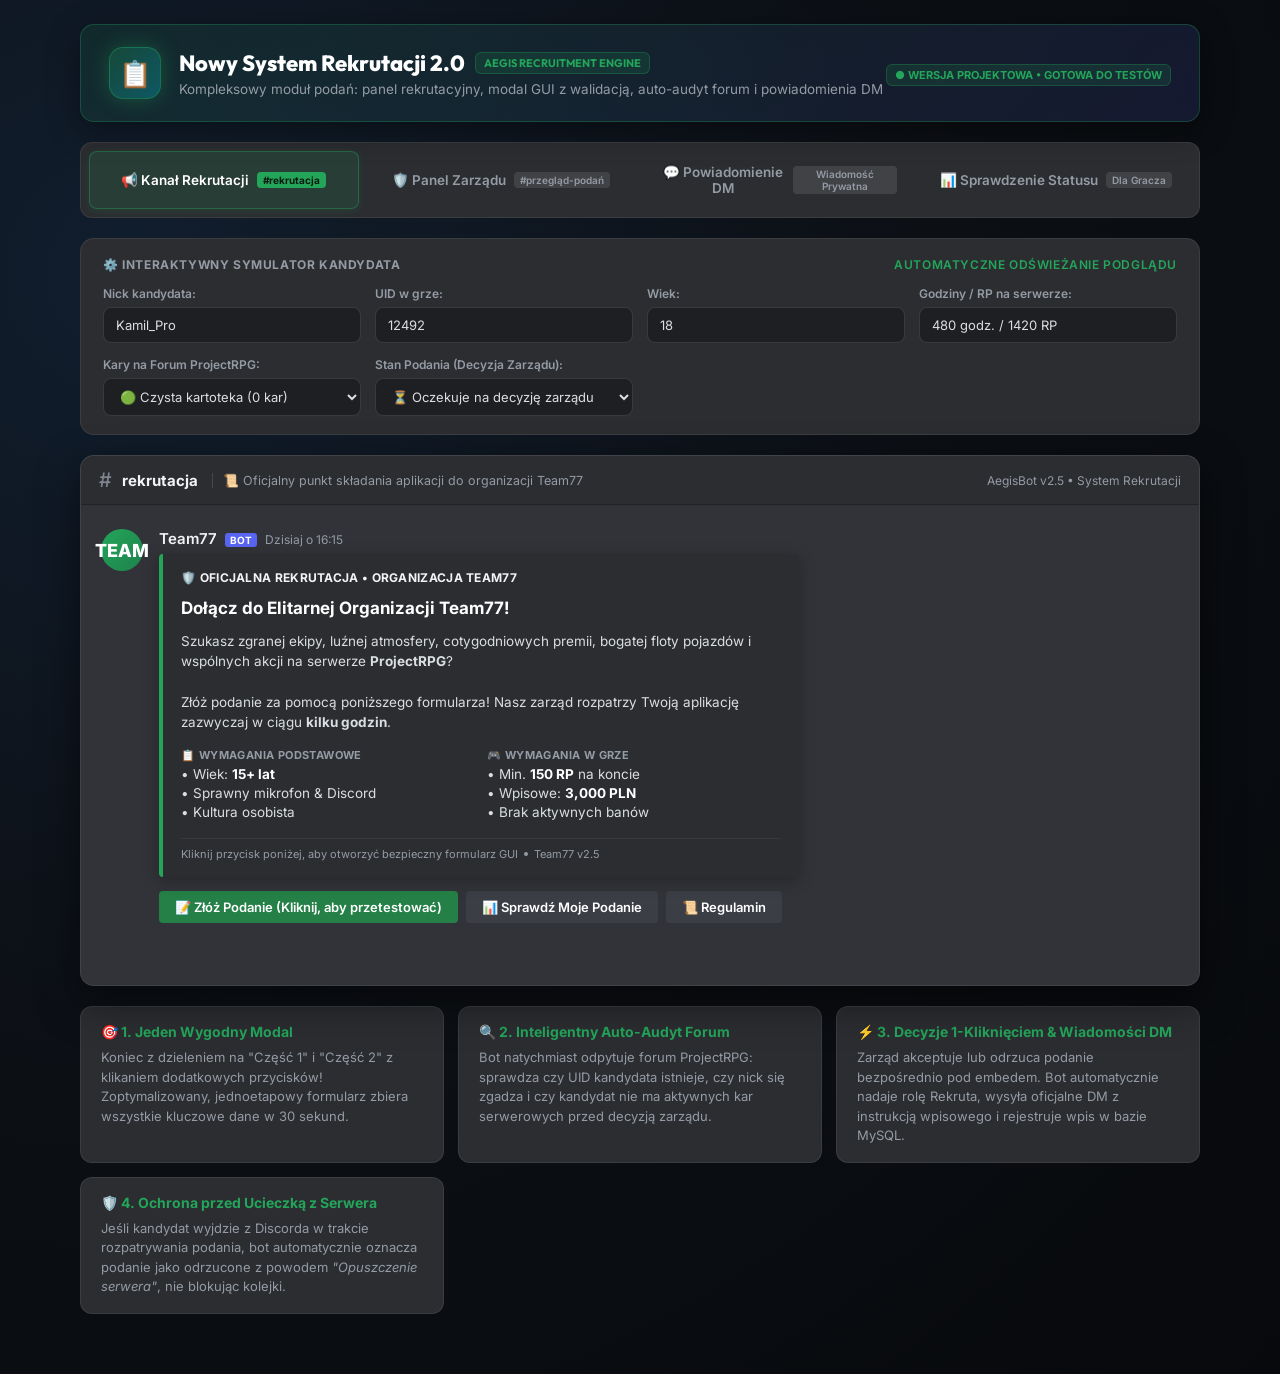
==== preview_applications_new.html @ b2406926 "Wdrozenie nowego 1-etapowego systemu rekrutacji (5 pol, brak wymogow RP i wieku)" ====
<!DOCTYPE html>
<html lang="pl">
<head>
  <meta charset="UTF-8">
  <meta name="viewport" content="width=device-width, initial-scale=1.0">
  <title>AegisBot — Nowy System Rekrutacji i Aplikacji 2.0</title>
  <link rel="preconnect" href="https://fonts.googleapis.com">
  <link rel="preconnect" href="https://fonts.gstatic.com" crossorigin>
  <link href="https://fonts.googleapis.com/css2?family=Inter:wght@400;500;600;700;800&family=JetBrains+Mono:wght@400;600;700&family=Outfit:wght@600;700;800&display=swap" rel="stylesheet">
  <style>
    :root {
      --bg-darkest: #0e1013;
      --bg-darker: #1a1c20;
      --bg-chat: #313338;
      --bg-card: #2b2d31;
      --bg-hover: #35373c;
      --bg-input: #1e1f22;
      --text-normal: #dbdee1;
      --text-muted: #949ba4;
      --text-header: #f2f3f5;
      --text-link: #00a8fc;
      --brand: #5865f2;
      --brand-hover: #4752c4;
      --emerald: #23a55a;
      --emerald-glow: rgba(35, 165, 90, 0.35);
      --amber: #f39c12;
      --danger: #f23f43;
      --cyan: #00e5ff;
      --gold: #f1c40f;
      --border-subtle: rgba(255, 255, 255, 0.08);
      --font-main: "Inter", "gg sans", -apple-system, BlinkMacSystemFont, "Segoe UI", Roboto, sans-serif;
      --font-heading: "Outfit", sans-serif;
      --font-mono: "JetBrains Mono", Consolas, monospace;
    }

    * {
      box-sizing: border-box;
      margin: 0;
      padding: 0;
    }

    body {
      background: radial-gradient(circle at 10% 20%, #111e2e 0%, #0c0f14 50%, #07090c 100%);
      color: var(--text-normal);
      font-family: var(--font-main);
      min-height: 100vh;
      padding: 24px 20px 60px;
      display: flex;
      flex-direction: column;
      align-items: center;
    }

    .wrapper {
      width: 100%;
      max-width: 1120px;
      display: flex;
      flex-direction: column;
      gap: 20px;
    }

    /* NAGŁÓWEK GŁÓWNY */
    .header-banner {
      background: linear-gradient(135deg, rgba(35, 165, 90, 0.12) 0%, rgba(88, 101, 242, 0.14) 100%);
      border: 1px solid rgba(35, 165, 90, 0.3);
      border-radius: 14px;
      padding: 22px 28px;
      display: flex;
      justify-content: space-between;
      align-items: center;
      box-shadow: 0 8px 32px rgba(0, 0, 0, 0.4);
      position: relative;
      overflow: hidden;
    }

    .header-left {
      display: flex;
      align-items: center;
      gap: 18px;
    }

    .header-icon {
      width: 52px;
      height: 52px;
      background: linear-gradient(135deg, rgba(35, 165, 90, 0.25) 0%, rgba(0, 229, 255, 0.25) 100%);
      border: 1px solid rgba(35, 165, 90, 0.4);
      border-radius: 14px;
      display: flex;
      align-items: center;
      justify-content: center;
      font-size: 26px;
      box-shadow: 0 0 20px var(--emerald-glow);
    }

    .header-title-block h1 {
      font-family: var(--font-heading);
      font-size: 22px;
      font-weight: 800;
      color: #fff;
      display: flex;
      align-items: center;
      gap: 10px;
    }

    .header-title-block p {
      font-size: 13.5px;
      color: var(--text-muted);
      margin-top: 4px;
    }

    .badge-pill {
      font-size: 11px;
      font-weight: 700;
      text-transform: uppercase;
      padding: 3px 8px;
      border-radius: 6px;
      background: rgba(35, 165, 90, 0.15);
      color: var(--emerald);
      border: 1px solid rgba(35, 165, 90, 0.3);
    }

    /* TABS */
    .tabs-nav {
      display: flex;
      gap: 8px;
      background: var(--bg-card);
      padding: 8px;
      border-radius: 12px;
      border: 1px solid var(--border-subtle);
      overflow-x: auto;
    }

    .tab-btn {
      flex: 1;
      min-width: 170px;
      padding: 12px 16px;
      border: 1px solid transparent;
      border-radius: 8px;
      background: transparent;
      color: var(--text-muted);
      font-family: var(--font-main);
      font-size: 13.5px;
      font-weight: 600;
      cursor: pointer;
      display: flex;
      align-items: center;
      justify-content: center;
      gap: 8px;
      transition: all 0.2s;
    }

    .tab-btn:hover {
      background: var(--bg-hover);
      color: var(--text-normal);
    }

    .tab-btn.active {
      background: rgba(35, 165, 90, 0.14);
      border-color: rgba(35, 165, 90, 0.4);
      color: #fff;
      box-shadow: 0 2px 10px rgba(35, 165, 90, 0.15);
    }

    .tab-badge {
      font-size: 10px;
      padding: 2px 6px;
      border-radius: 4px;
      background: rgba(255, 255, 255, 0.1);
    }

    .tab-btn.active .tab-badge {
      background: var(--emerald);
      color: #0b1a10;
      font-weight: 700;
    }

    /* CONTROL PANEL */
    .controls-panel {
      background: var(--bg-card);
      border: 1px solid var(--border-subtle);
      border-radius: 14px;
      padding: 18px 22px;
      display: flex;
      flex-direction: column;
      gap: 14px;
    }

    .controls-header {
      font-size: 12px;
      font-weight: 700;
      color: var(--text-muted);
      text-transform: uppercase;
      letter-spacing: 0.6px;
      display: flex;
      align-items: center;
      justify-content: space-between;
    }

    .controls-grid {
      display: grid;
      grid-template-columns: repeat(auto-fit, minmax(210px, 1fr));
      gap: 14px;
    }

    .control-item {
      display: flex;
      flex-direction: column;
      gap: 6px;
    }

    .control-label {
      font-size: 12px;
      font-weight: 600;
      color: var(--text-muted);
    }

    .control-input, .control-select {
      background: var(--bg-input);
      border: 1px solid rgba(255, 255, 255, 0.12);
      border-radius: 8px;
      padding: 9px 12px;
      color: var(--text-normal);
      font-family: var(--font-main);
      font-size: 13px;
      outline: none;
    }

    .control-input:focus, .control-select:focus {
      border-color: var(--emerald);
    }

    /* DISCORD SIMULATOR */
    .discord-window {
      background: var(--bg-chat);
      border: 1px solid rgba(255, 255, 255, 0.08);
      border-radius: 14px;
      overflow: hidden;
      box-shadow: 0 16px 40px rgba(0, 0, 0, 0.5);
      position: relative;
    }

    .discord-channel-bar {
      background: #2b2d31;
      padding: 12px 18px;
      display: flex;
      align-items: center;
      justify-content: space-between;
      border-bottom: 1px solid rgba(0, 0, 0, 0.25);
    }

    .channel-left {
      display: flex;
      align-items: center;
      gap: 10px;
    }

    .channel-hash {
      color: #80848e;
      font-size: 20px;
      font-weight: 500;
    }

    .channel-name {
      font-weight: 700;
      font-size: 15px;
      color: #f2f3f5;
    }

    .channel-topic {
      font-size: 12.5px;
      color: #949ba4;
      border-left: 1px solid rgba(255, 255, 255, 0.12);
      padding-left: 10px;
      margin-left: 4px;
    }

    .discord-chat {
      padding: 24px 20px;
      display: flex;
      flex-direction: column;
      gap: 18px;
      min-height: 480px;
    }

    .discord-message {
      display: flex;
      gap: 16px;
      position: relative;
    }

    .msg-avatar {
      width: 42px;
      height: 42px;
      border-radius: 50%;
      background: linear-gradient(135deg, #23a55a 0%, #1e824c 100%);
      display: flex;
      align-items: center;
      justify-content: center;
      font-weight: 800;
      color: #fff;
      font-size: 18px;
      flex-shrink: 0;
      user-select: none;
    }

    .msg-body {
      flex: 1;
      display: flex;
      flex-direction: column;
      gap: 6px;
      min-width: 0;
    }

    .msg-header {
      display: flex;
      align-items: baseline;
      gap: 8px;
    }

    .msg-author {
      font-weight: 600;
      font-size: 15px;
      color: #f2f3f5;
    }

    .bot-badge {
      background: #5865f2;
      color: #fff;
      font-size: 10px;
      font-weight: 700;
      padding: 1px 5px;
      border-radius: 3px;
    }

    .msg-timestamp {
      font-size: 12px;
      color: #949ba4;
    }

    /* EMBEDY DISCORDA */
    .discord-embed {
      background: #2b2d31;
      border-left: 4px solid var(--emerald);
      border-radius: 4px;
      padding: 16px 18px;
      display: flex;
      flex-direction: column;
      gap: 12px;
      max-width: 640px;
      box-shadow: 0 4px 16px rgba(0, 0, 0, 0.25);
      position: relative;
    }

    .discord-embed.border-gold { border-left-color: var(--gold); }
    .discord-embed.border-danger { border-left-color: var(--danger); }
    .discord-embed.border-brand { border-left-color: var(--brand); }
    .discord-embed.border-cyan { border-left-color: var(--cyan); }

    .embed-author {
      display: flex;
      align-items: center;
      gap: 8px;
      font-size: 12px;
      font-weight: 700;
      color: #f2f3f5;
      text-transform: uppercase;
      letter-spacing: 0.3px;
    }

    .embed-title {
      font-size: 17px;
      font-weight: 700;
      color: #ffffff;
      line-height: 1.3;
      display: flex;
      align-items: center;
      gap: 8px;
    }

    .embed-desc {
      font-size: 13.5px;
      line-height: 1.5;
      color: #dbdee1;
    }

    .embed-fields {
      display: grid;
      grid-template-columns: repeat(2, 1fr);
      gap: 12px;
      margin-top: 4px;
    }

    .embed-fields.cols-3 {
      grid-template-columns: repeat(3, 1fr);
    }

    .embed-field-full {
      grid-column: 1 / -1;
    }

    .embed-field {
      display: flex;
      flex-direction: column;
      gap: 3px;
    }

    .field-name {
      font-size: 11px;
      font-weight: 700;
      color: #949ba4;
      text-transform: uppercase;
      letter-spacing: 0.4px;
    }

    .field-value {
      font-size: 13.5px;
      color: #dbdee1;
      line-height: 1.4;
    }

    .field-value b, .field-value strong {
      color: #ffffff;
    }

    .embed-footer {
      display: flex;
      align-items: center;
      gap: 6px;
      font-size: 11px;
      color: #949ba4;
      margin-top: 4px;
      border-top: 1px solid rgba(255, 255, 255, 0.05);
      padding-top: 8px;
    }

    .footer-dot {
      width: 4px;
      height: 4px;
      border-radius: 50%;
      background: #949ba4;
    }

    /* PRZYCISKI KOMPONENTÓW DISCORDA */
    .embed-components {
      display: flex;
      gap: 8px;
      margin-top: 8px;
      flex-wrap: wrap;
    }

    .discord-btn {
      background: #4e5058;
      border: none;
      color: #fff;
      font-family: var(--font-main);
      font-size: 13px;
      font-weight: 600;
      padding: 8px 16px;
      border-radius: 4px;
      cursor: pointer;
      display: inline-flex;
      align-items: center;
      gap: 8px;
      transition: background 0.15s, transform 0.1s;
    }

    .discord-btn:hover { background: #6d6f78; }
    .discord-btn:active { transform: scale(0.98); }

    .discord-btn.primary { background: #5865f2; }
    .discord-btn.primary:hover { background: #4752c4; }

    .discord-btn.success { background: #248046; }
    .discord-btn.success:hover { background: #1a6334; }

    .discord-btn.danger { background: #da373c; }
    .discord-btn.danger:hover { background: #a1282c; }

    .discord-btn.secondary { background: #3b3e45; }

    /* FLOATING MODAL SIMULATOR */
    .modal-overlay {
      position: absolute;
      top: 0;
      left: 0;
      right: 0;
      bottom: 0;
      background: rgba(0, 0, 0, 0.7);
      backdrop-filter: blur(4px);
      display: none;
      align-items: center;
      justify-content: center;
      z-index: 100;
      padding: 20px;
    }

    .modal-overlay.active {
      display: flex;
    }

    .discord-modal-box {
      background: #313338;
      border-radius: 8px;
      width: 100%;
      max-width: 480px;
      box-shadow: 0 16px 40px rgba(0, 0, 0, 0.6);
      border: 1px solid rgba(255, 255, 255, 0.1);
      display: flex;
      flex-direction: column;
      overflow: hidden;
      animation: modalPop 0.2s cubic-bezier(0.18, 0.89, 0.32, 1.28);
    }

    @keyframes modalPop {
      from { transform: scale(0.92); opacity: 0; }
      to { transform: scale(1); opacity: 1; }
    }

    .modal-header {
      padding: 18px 20px 12px;
      display: flex;
      justify-content: space-between;
      align-items: center;
    }

    .modal-title {
      font-size: 17px;
      font-weight: 700;
      color: #fff;
    }

    .modal-close {
      background: transparent;
      border: none;
      color: #949ba4;
      font-size: 20px;
      cursor: pointer;
    }

    .modal-body {
      padding: 10px 20px 20px;
      display: flex;
      flex-direction: column;
      gap: 14px;
    }

    .modal-field {
      display: flex;
      flex-direction: column;
      gap: 6px;
    }

    .modal-field label {
      font-size: 12px;
      font-weight: 700;
      color: #b5bac1;
      text-transform: uppercase;
      letter-spacing: 0.3px;
    }

    .modal-field input, .modal-field textarea {
      background: #1e1f22;
      border: 1px solid rgba(0, 0, 0, 0.3);
      border-radius: 4px;
      padding: 10px 12px;
      color: #dbdee1;
      font-family: var(--font-main);
      font-size: 14px;
      outline: none;
    }

    .modal-field input:focus, .modal-field textarea:focus {
      border-color: #5865f2;
    }

    .modal-footer {
      background: #2b2d31;
      padding: 14px 20px;
      display: flex;
      justify-content: flex-end;
      gap: 10px;
    }

    /* BADGE AUDYTU FORUM */
    .forum-audit-badge {
      display: flex;
      align-items: center;
      gap: 10px;
      padding: 10px 14px;
      background: rgba(0, 229, 255, 0.08);
      border: 1px solid rgba(0, 229, 255, 0.25);
      border-radius: 6px;
      font-size: 13px;
    }

    .audit-tag {
      padding: 2px 8px;
      border-radius: 4px;
      font-size: 11px;
      font-weight: 700;
      text-transform: uppercase;
    }

    .audit-clean { background: rgba(35, 165, 90, 0.2); color: #23a55a; border: 1px solid #23a55a; }
    .audit-warn { background: rgba(243, 156, 18, 0.2); color: #f39c12; border: 1px solid #f39c12; }

    /* CECHY NOWEGO SYSTEMU */
    .docs-grid {
      display: grid;
      grid-template-columns: repeat(auto-fit, minmax(280px, 1fr));
      gap: 14px;
    }

    .doc-card {
      background: var(--bg-card);
      border: 1px solid var(--border-subtle);
      border-radius: 12px;
      padding: 16px 20px;
      display: flex;
      flex-direction: column;
      gap: 8px;
    }

    .doc-title {
      font-weight: 700;
      color: var(--emerald);
      font-size: 14px;
      display: flex;
      align-items: center;
      gap: 8px;
    }

    .doc-text {
      font-size: 13px;
      color: var(--text-muted);
      line-height: 1.5;
    }
  </style>
</head>
<body>

  <div class="wrapper">

    <!-- NAGŁÓWEK GŁÓWNY -->
    <div class="header-banner">
      <div class="header-left">
        <div class="header-icon">📋</div>
        <div class="header-title-block">
          <h1>Nowy System Rekrutacji 2.0 <span class="badge-pill">Aegis Recruitment Engine</span></h1>
          <p>Kompleksowy moduł podań: panel rekrutacyjny, modal GUI z walidacją, auto-audyt forum i powiadomienia DM</p>
        </div>
      </div>
      <div>
        <span class="badge-pill" style="background: rgba(35, 165, 90, 0.15); color: #23a55a;">● Wersja Projektowa • Gotowa do Testów</span>
      </div>
    </div>

    <!-- TABS -->
    <div class="tabs-nav">
      <button class="tab-btn active" id="tab-start" onclick="switchView('start')">
        <span>📢 Kanał Rekrutacji</span>
        <span class="tab-badge">#rekrutacja</span>
      </button>
      <button class="tab-btn" id="tab-review" onclick="switchView('review')">
        <span>🛡️ Panel Zarządu</span>
        <span class="tab-badge">#przegląd-podań</span>
      </button>
      <button class="tab-btn" id="tab-dm" onclick="switchView('dm')">
        <span>💬 Powiadomienie DM</span>
        <span class="tab-badge">Wiadomość Prywatna</span>
      </button>
      <button class="tab-btn" id="tab-status" onclick="switchView('status')">
        <span>📊 Sprawdzenie Statusu</span>
        <span class="tab-badge">Dla Gracza</span>
      </button>
    </div>

    <!-- PANEL KONTROLNY TESTOWANIA -->
    <div class="controls-panel">
      <div class="controls-header">
        <span>⚙️ Interaktywny Symulator Kandydata</span>
        <span style="color: var(--emerald); font-weight: 600;">Automatyczne odświeżanie podglądu</span>
      </div>
      <div class="controls-grid">
        <div class="control-item">
          <label class="control-label" for="inpNick">Nick kandydata:</label>
          <input type="text" id="inpNick" class="control-input" value="Kamil_Pro" oninput="renderCurrent()">
        </div>
        <div class="control-item">
          <label class="control-label" for="inpUID">UID w grze:</label>
          <input type="text" id="inpUID" class="control-input" value="12492" oninput="renderCurrent()">
        </div>
        <div class="control-item">
          <label class="control-label" for="inpAge">Wiek:</label>
          <input type="number" id="inpAge" class="control-input" value="18" min="13" max="50" oninput="renderCurrent()">
        </div>
        <div class="control-item">
          <label class="control-label" for="inpRP">Godziny / RP na serwerze:</label>
          <input type="text" id="inpRP" class="control-input" value="480 godz. / 1420 RP" oninput="renderCurrent()">
        </div>
        <div class="control-item">
          <label class="control-label" for="selAudit">Kary na Forum ProjectRPG:</label>
          <select id="selAudit" class="control-select" onchange="renderCurrent()">
            <option value="clean" selected>🟢 Czysta kartoteka (0 kar)</option>
            <option value="warn">🟡 1 wyciszenie w historii</option>
            <option value="banned">🔴 Aktywny ban na forum</option>
          </select>
        </div>
        <div class="control-item">
          <label class="control-label" for="selDecision">Stan Podania (Decyzja Zarządu):</label>
          <select id="selDecision" class="control-select" onchange="renderCurrent()">
            <option value="pending" selected>⏳ Oczekuje na decyzję zarządu</option>
            <option value="accepted">✅ Zaakceptowane (Rola nadana)</option>
            <option value="rejected">❌ Odrzucone (Z podaniem powodu)</option>
          </select>
        </div>
      </div>
    </div>

    <!-- OKNO DISCORDA -->
    <div class="discord-window">
      <!-- Pasek kanału -->
      <div class="discord-channel-bar">
        <div class="channel-left">
          <span class="channel-hash">#</span>
          <span class="channel-name" id="chanName">rekrutacja</span>
          <span class="channel-topic" id="chanTopic">📜 Oficjalny punkt składania aplikacji do organizacji Team77</span>
        </div>
        <div style="font-size: 12px; color: #949ba4;">AegisBot v2.5 • System Rekrutacji</div>
      </div>

      <!-- Treść czatu -->
      <div class="discord-chat" id="chatContent">
        <!-- Renderowane przez JS -->
      </div>

      <!-- FLOATING MODAL SYMULATOR -->
      <div class="modal-overlay" id="modalOverlay">
        <div class="discord-modal-box">
          <div class="modal-header">
            <span class="modal-title">Podanie do Organizacji Team77</span>
            <button class="modal-close" onclick="closeModal()">✕</button>
          </div>
          <div class="modal-body">
            <div class="modal-field">
              <label>1. Nick oraz Login z gry:</label>
              <input type="text" id="mNick" value="Kamil_Pro / kamilos">
            </div>
            <div class="modal-field">
              <label>2. Twój numer UID:</label>
              <input type="text" id="mUID" value="12492">
            </div>
            <div class="modal-field">
              <label>3. Twój Wiek:</label>
              <input type="text" id="mAge" value="18">
            </div>
            <div class="modal-field">
              <label>4. Ilość Godzin / RP na ProjectRPG:</label>
              <input type="text" id="mRP" value="480 godz. / 1420 RP">
            </div>
            <div class="modal-field">
              <label>5. Dlaczego Team77? (Krótkie uzasadnienie):</label>
              <textarea rows="3" id="mWhy">Szukam aktywnej i zgranej ekipy z dobrą atmosferą na serwerze.</textarea>
            </div>
          </div>
          <div class="modal-footer">
            <button class="discord-btn secondary" onclick="closeModal()">Anuluj</button>
            <button class="discord-btn success" onclick="submitModal()">Wyślij Podanie</button>
          </div>
        </div>
      </div>
    </div>

    <!-- DOKUMENTACJA USPRAWNIEŃ -->
    <div class="docs-grid">
      <div class="doc-card">
        <div class="doc-title">🎯 1. Jeden Wygodny Modal</div>
        <div class="doc-text">
          Koniec z dzieleniem na "Część 1" i "Część 2" z klikaniem dodatkowych przycisków! Zoptymalizowany, jednoetapowy formularz zbiera wszystkie kluczowe dane w 30 sekund.
        </div>
      </div>
      <div class="doc-card">
        <div class="doc-title">🔍 2. Inteligentny Auto-Audyt Forum</div>
        <div class="doc-text">
          Bot natychmiast odpytuje forum ProjectRPG: sprawdza czy UID kandydata istnieje, czy nick się zgadza i czy kandydat nie ma aktywnych kar serwerowych przed decyzją zarządu.
        </div>
      </div>
      <div class="doc-card">
        <div class="doc-title">⚡ 3. Decyzje 1-Kliknięciem & Wiadomości DM</div>
        <div class="doc-text">
          Zarząd akceptuje lub odrzuca podanie bezpośrednio pod embedem. Bot automatycznie nadaje rolę Rekruta, wysyła oficjalne DM z instrukcją wpisowego i rejestruje wpis w bazie MySQL.
        </div>
      </div>
      <div class="doc-card">
        <div class="doc-title">🛡️ 4. Ochrona przed Ucieczką z Serwera</div>
        <div class="doc-text">
          Jeśli kandydat wyjdzie z Discorda w trakcie rozpatrywania podania, bot automatycznie oznacza podanie jako odrzucone z powodem <i>"Opuszczenie serwera"</i>, nie blokując kolejki.
        </div>
      </div>
    </div>

  </div>

  <script>
    let activeTab = 'start';

    function switchView(tab) {
      activeTab = tab;
      document.querySelectorAll('.tab-btn').forEach(b => b.classList.remove('active'));
      document.getElementById('tab-' + tab).classList.add('active');

      const chanName = document.getElementById('chanName');
      const chanTopic = document.getElementById('chanTopic');

      if (tab === 'start') {
        chanName.innerText = 'rekrutacja';
        chanTopic.innerText = '📜 Oficjalny punkt składania aplikacji do organizacji Team77';
      } else if (tab === 'review') {
        chanName.innerText = 'przegląd-podań';
        chanTopic.innerText = '🛡️ Panel Zarządu • Weryfikacja zgłoszeń kandydatów';
      } else if (tab === 'dm') {
        chanName.innerText = 'Wiadomość Prywatna (DM)';
        chanTopic.innerText = '💬 Powiadomienie bezpośrednie od bota do kandydata';
      } else if (tab === 'status') {
        chanName.innerText = 'moje-podanie';
        chanTopic.innerText = '📊 Sprawdź aktualny status swojego podania w kolejce';
      }

      renderCurrent();
    }

    function openModal() {
      document.getElementById('modalOverlay').classList.add('active');
    }

    function closeModal() {
      document.getElementById('modalOverlay').classList.remove('active');
    }

    function submitModal() {
      closeModal();
      alert('🎉 Podanie zostało pomyślnie wysłane! Przełączam na podgląd panelu Zarządu.');
      switchView('review');
    }

    function setDecision(state) {
      document.getElementById('selDecision').value = state;
      renderCurrent();
    }

    function renderCurrent() {
      const nick = document.getElementById('inpNick').value || 'Kandydat';
      const uid = document.getElementById('inpUID').value || '1234';
      const age = document.getElementById('inpAge').value || '18';
      const rp = document.getElementById('inpRP').value || '350 godz.';
      const audit = document.getElementById('selAudit').value;
      const decision = document.getElementById('selDecision').value;

      const chat = document.getElementById('chatContent');

      if (activeTab === 'start') {
        renderStartTab(chat);
      } else if (activeTab === 'review') {
        renderReviewTab(chat, nick, uid, age, rp, audit, decision);
      } else if (activeTab === 'dm') {
        renderDmTab(chat, nick, decision);
      } else if (activeTab === 'status') {
        renderStatusTab(chat, nick, decision);
      }
    }

    function renderStartTab(chat) {
      chat.innerHTML = `
        <div class="discord-message">
          <div class="msg-avatar">TEAM</div>
          <div class="msg-body">
            <div class="msg-header">
              <span class="msg-author">Team77</span>
              <span class="bot-badge">BOT</span>
              <span class="msg-timestamp">Dzisiaj o 16:15</span>
            </div>

            <div class="discord-embed" style="border-left-color: #23a55a;">
              <div class="embed-author">
                <span>🛡️ OFICJALNA REKRUTACJA • ORGANIZACJA TEAM77</span>
              </div>
              <div class="embed-title">
                <span>Dołącz do Elitarnej Organizacji Team77!</span>
              </div>
              <div class="embed-desc">
                Szukasz zgranej ekipy, luźnej atmosfery, cotygodniowych premii, bogatej floty pojazdów i wspólnych akcji na serwerze <b>ProjectRPG</b>?<br><br>
                Złóż podanie za pomocą poniższego formularza! Nasz zarząd rozpatrzy Twoją aplikację zazwyczaj w ciągu <b>kilku godzin</b>.
              </div>

              <div class="embed-fields">
                <div class="embed-field">
                  <span class="field-name">📋 Wymagania Podstawowe</span>
                  <span class="field-value">• Wiek: <b>15+ lat</b><br>• Sprawny mikrofon & Discord<br>• Kultura osobista</span>
                </div>
                <div class="embed-field">
                  <span class="field-name">🎮 Wymagania w Grze</span>
                  <span class="field-value">• Min. <b>150 RP</b> na koncie<br>• Wpisowe: <b>3,000 PLN</b><br>• Brak aktywnych banów</span>
                </div>
              </div>

              <div class="embed-footer">
                <span>Kliknij przycisk poniżej, aby otworzyć bezpieczny formularz GUI</span>
                <span class="footer-dot"></span>
                <span>Team77 v2.5</span>
              </div>
            </div>

            <!-- PRZYCISKI INTERAKTYWNE -->
            <div class="embed-components">
              <button class="discord-btn success" onclick="openModal()">📝 Złóż Podanie (Kliknij, aby przetestować)</button>
              <button class="discord-btn secondary" onclick="switchView('status')">📊 Sprawdź Moje Podanie</button>
              <button class="discord-btn secondary" onclick="alert('Regulamin: Szacunek, aktywność min. 3h/tydz., zgłaszanie nieobecności.')">📜 Regulamin</button>
            </div>
          </div>
        </div>
      `;
    }

    function renderReviewTab(chat, nick, uid, age, rp, audit, decision) {
      let auditBadge = '';
      if (audit === 'clean') {
        auditBadge = '<span class="audit-tag audit-clean">🟢 Czyste Konto Kar</span> • Profil zweryfikowany na forum';
      } else if (audit === 'warn') {
        auditBadge = '<span class="audit-tag audit-warn">🟡 1 Wyciszenie</span> • Wymagana weryfikacja zarządu';
      } else {
        auditBadge = '<span class="audit-tag" style="background: rgba(242,63,67,0.2); color: #f23f43; border: 1px solid #f23f43;">🔴 Aktywny Ban</span> • Ostrzeżenie dla zarządu';
      }

      let statusLine = '';
      let borderClass = 'border-brand';
      if (decision === 'pending') {
        statusLine = '<b style="color: #f39c12;">⏳ OCZEKUJE NA DECYZJĘ ZARZĄDU</b>';
      } else if (decision === 'accepted') {
        statusLine = '<b style="color: #23a55a;">✅ ZAAKCEPTOWANE PRZEZ @leiz77 (Rola Rekruta nadana)</b>';
        borderClass = 'border-emerald';
      } else {
        statusLine = '<b style="color: #f23f43;">❌ ODRZUCONE PRZEZ @leiz77 (Powód: Zbyt mało godzin)</b>';
        borderClass = 'border-danger';
      }

      chat.innerHTML = `
        <div class="discord-message">
          <div class="msg-avatar">TEAM</div>
          <div class="msg-body">
            <div class="msg-header">
              <span class="msg-author">Team77</span>
              <span class="bot-badge">BOT</span>
              <span class="msg-timestamp">Dzisiaj o 16:18</span>
            </div>

            <div class="discord-embed ${borderClass}">
              <div class="embed-author">
                <span>🛡️ PANEL ZARZĄDU • NOWE ZGŁOSZENIE #142</span>
              </div>
              <div class="embed-title">
                <span>Podanie Kandydata: ${nick}</span>
              </div>
              <div class="embed-desc">
                Kandydat złożył podanie do organizacji. Sprawdź poniższe dane i podejmij decyzję:
              </div>

              <!-- Pasek audytu forum -->
              <div class="forum-audit-badge">
                ${auditBadge}
              </div>

              <div class="embed-fields cols-3">
                <div class="embed-field">
                  <span class="field-name">🪪 Nick & Discord</span>
                  <span class="field-value"><b>@${nick}</b></span>
                </div>
                <div class="embed-field">
                  <span class="field-name">🆔 UID w grze</span>
                  <span class="field-value"><b>${uid}</b></span>
                </div>
                <div class="embed-field">
                  <span class="field-name">🎂 Wiek</span>
                  <span class="field-value"><b>${age} lat</b></span>
                </div>
                <div class="embed-field">
                  <span class="field-name">⏱️ Godziny / RP</span>
                  <span class="field-value"><b>${rp}</b></span>
                </div>
                <div class="embed-field">
                  <span class="field-name">💰 Wpisowe & Zasady</span>
                  <span class="field-value"><b>✅ Zgoda (3k PLN)</b></span>
                </div>
                <div class="embed-field">
                  <span class="field-name">🟢 Status na DC</span>
                  <span class="field-value"><b style="color: #23a55a;">Obecny na serwerze</b></span>
                </div>
                <div class="embed-field embed-field-full" style="background: rgba(0,0,0,0.2); padding: 8px 10px; border-radius: 6px;">
                  <span class="field-name">💬 Uzasadnienie kandydata</span>
                  <span class="field-value"><i>"Szukam aktywnej i zgranej ekipy z dobrą atmosferą na serwerze."</i></span>
                </div>
                <div class="embed-field embed-field-full">
                  <span class="field-name">📌 Aktualny Stan Decyzji</span>
                  <span class="field-value">${statusLine}</span>
                </div>
              </div>

              <div class="embed-footer">
                <span>ID Zgłoszenia: APP-142 • Złożono dzisiaj o 16:18</span>
                <span class="footer-dot"></span>
                <span>Zarząd Team77</span>
              </div>
            </div>

            <!-- PRZYCISKI DECYZJI -->
            <div class="embed-components">
              <button class="discord-btn success" onclick="setDecision('accepted')">✅ Zaakceptuj Kandydata</button>
              <button class="discord-btn danger" onclick="setDecision('rejected')">❌ Odrzuć Podanie</button>
              <button class="discord-btn secondary" onclick="alert('Przekierowanie do profilu ProjectRPG gracza UID: ' + ${uid})">🔍 Profil na Forum ProjectRPG</button>
            </div>
          </div>
        </div>
      `;
    }

    function renderDmTab(chat, nick, decision) {
      if (decision === 'accepted') {
        chat.innerHTML = `
          <div class="discord-message">
            <div class="msg-avatar">TEAM</div>
            <div class="msg-body">
              <div class="msg-header">
                <span class="msg-author">Team77</span>
                <span class="bot-badge">BOT</span>
                <span class="msg-timestamp">Dzisiaj o 16:20</span>
              </div>

              <div class="discord-embed" style="border-left-color: #23a55a;">
                <div class="embed-author">
                  <span>🎉 GRATULACJE • TWOJE PODANIE ZOSTAŁO ZAAKCEPTOWANE!</span>
                </div>
                <div class="embed-title">
                  <span>Witaj w Organizacji Team77, ${nick}!</span>
                </div>
                <div class="embed-desc">
                  Z przyjemnością informujemy, że Twoje podanie do organizacji <b>Team77</b> zostało <b>pozytywnie rozpatrzone</b> przez Zarząd!<br><br>
                  Otrzymałeś już rolę <b>Rekruta</b> na naszym serwerze Discord.
                </div>

                <div class="embed-fields">
                  <div class="embed-field embed-field-full">
                    <span class="field-name">📌 Co należy teraz zrobić?</span>
                    <span class="field-value">
                      1. Wejdź na kanał <b>#ogłoszenia-organizacji</b> i zapoznaj się z aktualnościami.<br>
                      2. Skontaktuj się z Zarządem w grze lub na kanale <b>#wpisowe</b> w celu uiszczenia 3,000 PLN.<br>
                      3. Pobierz role powiadomień i wejdź na nasz kanał głosowy!
                    </span>
                  </div>
                </div>

                <div class="embed-footer">
                  <span>Do zobaczenia na serwerze! • Zarząd Team77</span>
                </div>
              </div>
            </div>
          </div>
        `;
      } else if (decision === 'rejected') {
        chat.innerHTML = `
          <div class="discord-message">
            <div class="msg-avatar">TEAM</div>
            <div class="msg-body">
              <div class="msg-header">
                <span class="msg-author">Team77</span>
                <span class="bot-badge">BOT</span>
                <span class="msg-timestamp">Dzisiaj o 16:20</span>
              </div>

              <div class="discord-embed" style="border-left-color: #f23f43;">
                <div class="embed-author">
                  <span>DECYZJA ZARZĄDU • REKRUTACJA TEAM77</span>
                </div>
                <div class="embed-title">
                  <span>Twoje Podanie Zostało Odrzucone</span>
                </div>
                <div class="embed-desc">
                  Dziękujemy za poświęcony czas i chęć dołączenia do naszej organizacji.<br>
                  Niestety, Twoja aplikacja nie została zaakceptowana na obecną chwilę.
                </div>

                <div class="embed-fields">
                  <div class="embed-field embed-field-full">
                    <span class="field-name">❌ Powód Decyzji</span>
                    <span class="field-value"><i>Zbyt mała ilość godzin na serwerze lub aktywne kary w kartotece.</i></span>
                  </div>
                  <div class="embed-field embed-field-full">
                    <span class="field-name">⏳ Kolejna Próba</span>
                    <span class="field-value">Możesz złożyć kolejne podanie za <b>7 dni</b> po poprawie aktywności.</span>
                  </div>
                </div>

                <div class="embed-footer">
                  <span>Życzymy powodzenia na serwerze! • Zarząd Team77</span>
                </div>
              </div>
            </div>
          </div>
        `;
      } else {
        chat.innerHTML = `
          <div class="discord-message">
            <div class="msg-avatar">TEAM</div>
            <div class="msg-body">
              <div class="msg-header">
                <span class="msg-author">Team77</span>
                <span class="bot-badge">BOT</span>
                <span class="msg-timestamp">Dzisiaj o 16:15</span>
              </div>

              <div class="discord-embed" style="border-left-color: #5865f2;">
                <div class="embed-author">
                  <span>POTWIERDZENIE ZŁOŻENIA PODANIA</span>
                </div>
                <div class="embed-title">
                  <span>Aplikacja Przyjęta do Kolejki</span>
                </div>
                <div class="embed-desc">
                  Hej <b>${nick}</b>! Twoje podanie zostało bezpiecznie zarejestrowane w naszym systemie pod numerem <b>#142</b>.<br><br>
                  Zarząd otrzymał powiadomienie na kanale przeglądu. O decyzji powiadomimy Cię w kolejnej prywatnej wiadomości!
                </div>

                <div class="embed-footer">
                  <span>Czas oczekiwania wynosi zazwyczaj od 1 do 12 godzin.</span>
                </div>
              </div>
            </div>
          </div>
        `;
      }
    }

    function renderStatusTab(chat, nick, decision) {
      chat.innerHTML = `
        <div class="discord-message">
          <div class="msg-avatar">TEAM</div>
          <div class="msg-body">
            <div class="msg-header">
              <span class="msg-author">Team77</span>
              <span class="bot-badge">BOT</span>
              <span class="msg-timestamp">Dzisiaj o 16:22</span>
            </div>

            <div class="discord-embed" style="border-left-color: #00e5ff;">
              <div class="embed-author">
                <span>STATUS APLIKACJI • AEGIS RECRUITMENT</span>
              </div>
              <div class="embed-title">
                <span>Twoje Zgłoszenie: ${nick}</span>
              </div>
              <div class="embed-desc">
                Informacje o Twoim ostatnim złożonym podaniu do organizacji:
              </div>

              <div class="embed-fields">
                <div class="embed-field">
                  <span class="field-name">🆔 Numer Zgłoszenia</span>
                  <span class="field-value"><b>#142</b></span>
                </div>
                <div class="embed-field">
                  <span class="field-name">📌 Aktualny Status</span>
                  <span class="field-value"><b>${decision === 'pending' ? '⏳ W trakcie weryfikacji' : (decision === 'accepted' ? '✅ Zaakceptowane' : '❌ Odrzucone')}</b></span>
                </div>
                <div class="embed-field">
                  <span class="field-name">📅 Data Złożenia</span>
                  <span class="field-value">Dzisiaj o 16:18</span>
                </div>
                <div class="embed-field">
                  <span class="field-name">⏱️ Przewidywany Czas</span>
                  <span class="field-value">~1-2 godziny</span>
                </div>
              </div>

              <div class="embed-footer">
                <span>Wiadomość widoczna tylko dla Ciebie (Ephemeral)</span>
              </div>
            </div>
          </div>
        </div>
      `;
    }

    // Inicjalizacja przy starcie
    renderCurrent();
  </script>
</body>
</html>
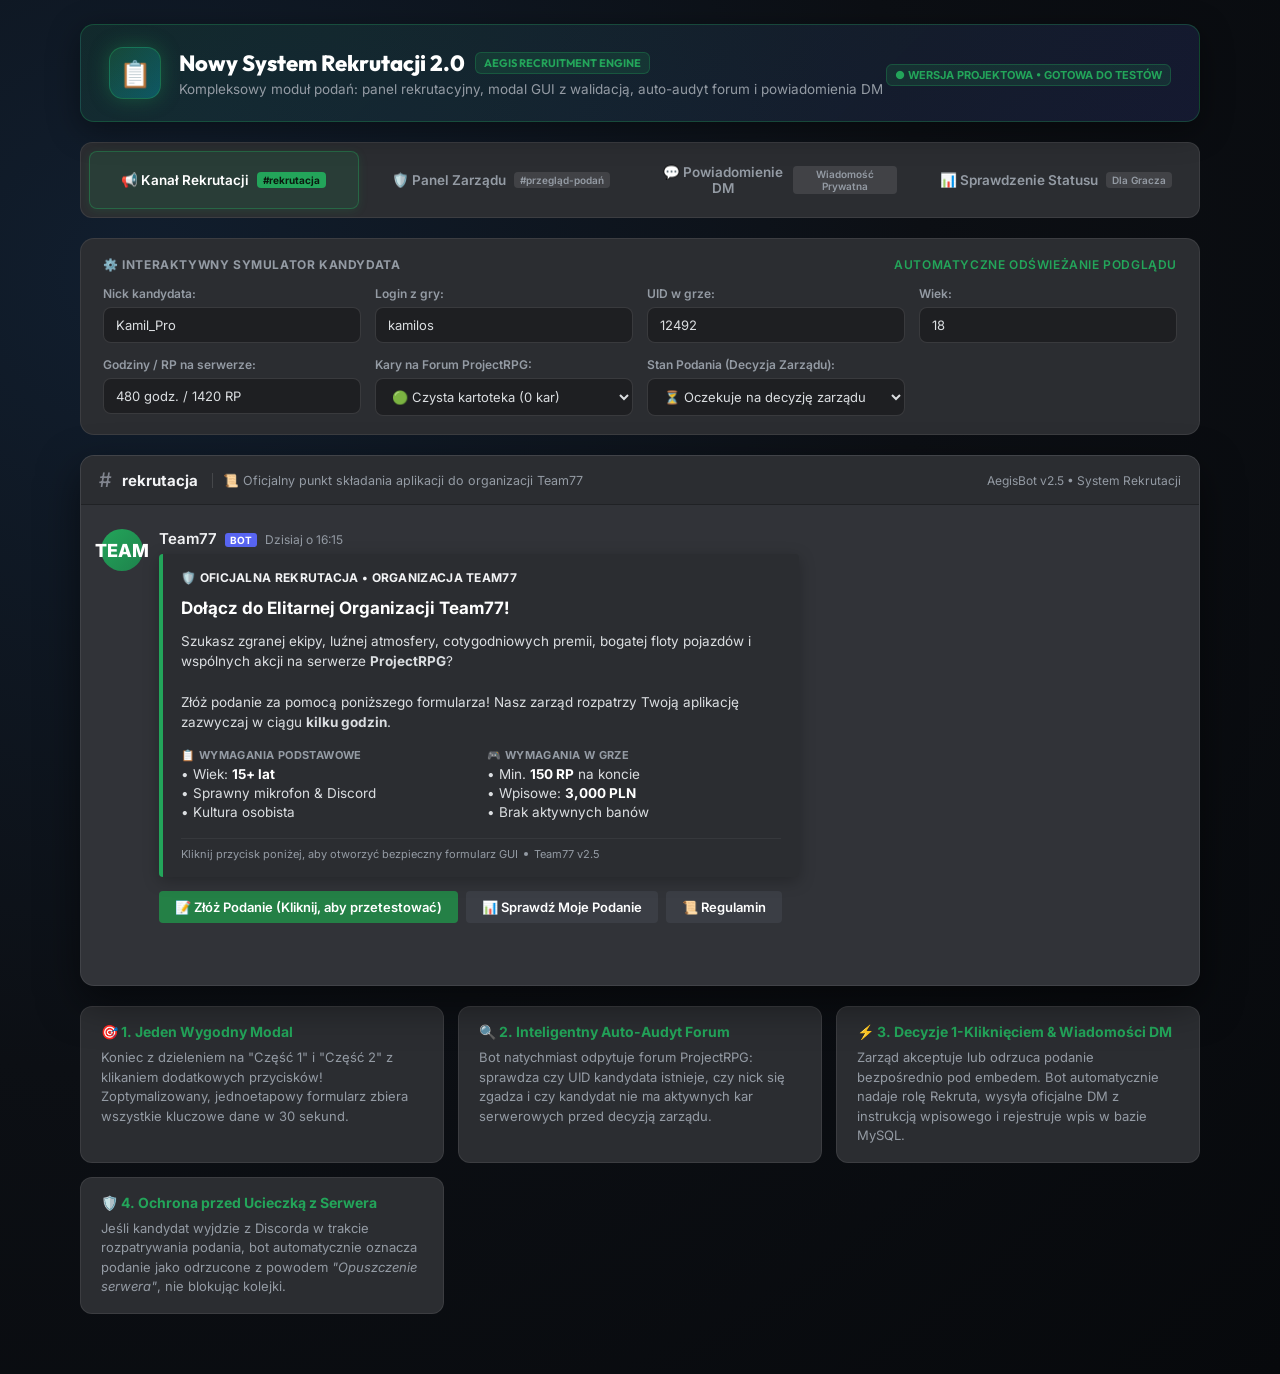
==== commit 04c53899: "Aktualizacja podglądu podania: Nick i Login w siatce oraz oznaczenie i ID Discorda w opisie" ====
--- a/preview_applications_new.html
+++ b/preview_applications_new.html
@@ -686,6 +686,10 @@
           <input type="text" id="inpNick" class="control-input" value="Kamil_Pro" oninput="renderCurrent()">
         </div>
         <div class="control-item">
+          <label class="control-label" for="inpLogin">Login z gry:</label>
+          <input type="text" id="inpLogin" class="control-input" value="kamilos" oninput="renderCurrent()">
+        </div>
+        <div class="control-item">
           <label class="control-label" for="inpUID">UID w grze:</label>
           <input type="text" id="inpUID" class="control-input" value="12492" oninput="renderCurrent()">
         </div>
@@ -849,6 +853,7 @@
 
     function renderCurrent() {
       const nick = document.getElementById('inpNick').value || 'Kandydat';
+      const login = (document.getElementById('inpLogin') ? document.getElementById('inpLogin').value : '') || 'kamilos';
       const uid = document.getElementById('inpUID').value || '1234';
       const age = document.getElementById('inpAge').value || '18';
       const rp = document.getElementById('inpRP').value || '350 godz.';
@@ -860,7 +865,7 @@
       if (activeTab === 'start') {
         renderStartTab(chat);
       } else if (activeTab === 'review') {
-        renderReviewTab(chat, nick, uid, age, rp, audit, decision);
+        renderReviewTab(chat, nick, login, uid, age, rp, audit, decision);
       } else if (activeTab === 'dm') {
         renderDmTab(chat, nick, decision);
       } else if (activeTab === 'status') {
@@ -920,7 +925,7 @@
       `;
     }
 
-    function renderReviewTab(chat, nick, uid, age, rp, audit, decision) {
+    function renderReviewTab(chat, nick, login, uid, age, rp, audit, decision) {
       let auditBadge = '';
       if (audit === 'clean') {
         auditBadge = '<span class="audit-tag audit-clean">🟢 Czyste Konto Kar</span> • Profil zweryfikowany na forum';
@@ -938,7 +943,7 @@
         statusLine = '<b style="color: #23a55a;">✅ ZAAKCEPTOWANE PRZEZ @leiz77 (Rola Rekruta nadana)</b>';
         borderClass = 'border-emerald';
       } else {
-        statusLine = '<b style="color: #f23f43;">❌ ODRZUCONE PRZEZ @leiz77 (Powód: Zbyt mało godzin)</b>';
+        statusLine = '<b style="color: #f23f43;">❌ ODRZUCONE PRZEZ @leiz77 (Powód: Aktywne kary w kartotece)</b>';
         borderClass = 'border-danger';
       }
 
@@ -960,6 +965,7 @@
                 <span>Podanie Kandydata: ${nick}</span>
               </div>
               <div class="embed-desc">
+                👤 <b>Konto Discord:</b> <span style="color: #5865F2; background: rgba(88,101,242,0.18); padding: 1px 7px; border-radius: 4px; font-weight: 600;">@${nick}</span> <span style="color: #949ba4; font-size: 12px;">(ID: 48921849182391)</span><br>
                 Kandydat złożył podanie do organizacji. Sprawdź poniższe dane i podejmij decyzję:
               </div>
 
@@ -970,8 +976,8 @@
 
               <div class="embed-fields cols-3">
                 <div class="embed-field">
-                  <span class="field-name">🪪 Nick & Discord</span>
-                  <span class="field-value"><b>@${nick}</b></span>
+                  <span class="field-name">🪪 Nick & Login</span>
+                  <span class="field-value"><b>${nick} / ${login}</b></span>
                 </div>
                 <div class="embed-field">
                   <span class="field-name">🆔 UID w grze</span>
